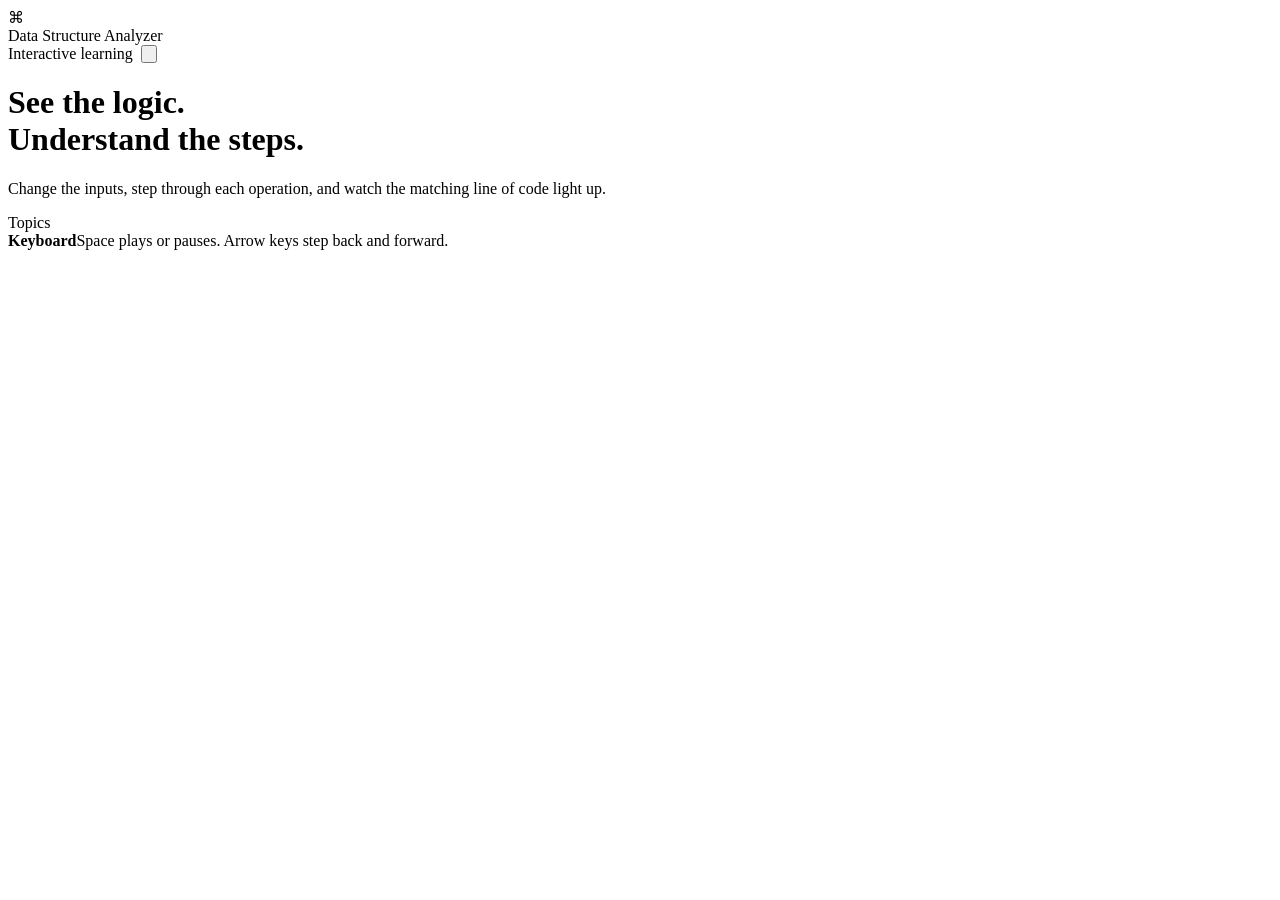
==== index.html @ e5994414 "Add project entry point" ====
<!doctype html>
<html lang="en" data-theme="dark">
<head>
<meta charset="utf-8">
<meta name="viewport" content="width=device-width, initial-scale=1, viewport-fit=cover">
<meta name="description" content="Interactive visualizer for sorting, comparing sorts,  binary and linear search, stacks, queues and linked lists."><meta name="theme-color" content="#5146d8"><link rel="icon" href="data:image/svg+xml,%3Csvg xmlns=%27http://www.w3.org/2000/svg%27 viewBox=%270 0 32 32%27%3E%3Crect width=%2732%27 height=%2732%27 rx=%278%27 fill=%27%235146d8%27/%3E%3C/svg%3E"><title>Data Structure Analyzer</title>
<link rel="preconnect" href="https://fonts.googleapis.com"><link rel="preconnect" href="https://fonts.gstatic.com" crossorigin>
<link href="https://fonts.googleapis.com/css2?family=Bricolage+Grotesque:wght@500;700;800&family=JetBrains+Mono:wght@500;700&display=swap" rel="stylesheet">
<link rel="stylesheet" href="style.css">
<script>try{document.documentElement.dataset.theme=localStorage.getItem("dsa-theme")||"dark"}catch(e){}</script>
<script src="app.js"></script>
</head>
<body>
<noscript><p style="padding:24px;font-family:sans-serif">Data Structure Analyzer needs JavaScript to run.</p></noscript>
<div id="app">
<header><a class="brand" href="#/" style="color:inherit;text-decoration:none"><div class="logo">⌘</div><span>Data Structure <span style="color:var(--accent)">Analyzer</span></span></a><div style="display:flex;gap:8px"><span class="pill hide">Interactive learning</span><button class="pill themebtn" id="theme" type="button" aria-label="Switch between dark and light theme"></button></div></header>
<main>
<div class="hero"><h1>See the logic.<br>Understand the steps.</h1><p class="intro">Change the inputs, step through each operation, and watch the matching line of code light up.</p></div>
<div class="layout">
<aside class="sidebar"><div class="side-label">Topics</div>
<nav id="nav" aria-label="Topics"></nav>
<div class="sidebar-note"><strong>Keyboard</strong>Space plays or pauses. Arrow keys step back and forward.</div></aside>
<section class="workspace" id="viz" hidden><nav class="crumb" id="crumb"></nav>
<div class="panel">
<div class="panel-head"><div><h2 id="module-title">Bubble sort</h2><div class="sub" id="module-sub"></div></div><span class="pill" id="complexity-pill"></span></div>
<div id="sort-controls"><div class="controls"><div class="field" style="flex:2"><label for="array-input">Values (comma-separated, up to 18)</label><input id="array-input" value="8, 3, 6, 2, 9, 1, 5"></div><button class="btn" id="randomize">Shuffle</button><button class="btn primary" id="load-array">Load values</button></div></div>
<div id="search-controls" hidden><div class="controls"><div class="field" style="flex:2"><label for="search-array">Values (comma-separated, up to 18)</label><input id="search-array" value="12, 7, 21, 4, 16, 9"></div><div class="field" style="max-width:130px"><label for="target-input">Target</label><input id="target-input" type="number" value="16"></div><button class="btn primary" id="run-search">Run search</button></div></div>
<div id="play" class="controls"><button class="btn primary" id="start-btn">▶ Play</button><button class="btn" id="prev-btn">← Back</button><button class="btn" id="next-btn">Next →</button><button class="btn" id="reset-btn">Reset</button><button class="btn" id="quiz-btn" hidden>Quiz: off</button><div class="field" style="max-width:140px;min-width:100px"><label for="speed">Speed</label><select id="speed"><option value="1000">Slow</option><option value="600" selected>Normal</option><option value="220">Fast</option></select></div></div>
<div id="ds-controls" hidden><div class="controls"><div class="field"><label for="ds-value">Value</label><input id="ds-value" type="number" value="42"></div><button class="btn" id="ds-head" hidden>Insert head</button><button class="btn primary" id="ds-add">Push</button><button class="btn" id="ds-remove">Pop</button><button class="btn" id="ds-reset">Clear</button></div></div>
<div class="visual-area"><div id="bars" class="bars" role="img" aria-label="Algorithm visualization"><div class="ptr" id="ptr">▼</div></div><div id="structure-view" hidden></div><div id="compare-view" hidden></div><div class="statusline"><span id="step-status"></span><span id="operation-status"></span></div><div class="prog" id="progbar"><i id="prog"></i></div></div>
<div class="metrics"><div class="metric"><span id="m1l"></span><strong id="m1">0</strong></div><div class="metric"><span id="m2l"></span><strong id="m2">0</strong></div><div class="metric"><span id="m3l"></span><strong id="m3">0</strong></div></div>
<div id="quiz" class="quiz" hidden></div>
<div id="toast" class="toast" role="status"></div>
</div>
<div class="bottom-grid"><div class="panel"><div class="panel-head"><div><h2>Pseudocode</h2><div class="sub">The current line is highlighted</div></div></div><div class="codebox"><pre id="pseudocode"></pre></div></div>
<div class="panel"><div class="panel-head"><div><h2>What's happening</h2><div class="sub">In plain language</div></div></div><div class="explain" id="explanation"></div><div class="callout" id="complexity-note"></div></div></div>
</section>
<section class="workspace" id="page" hidden></section></div>
</main></div>

</body>
</html>
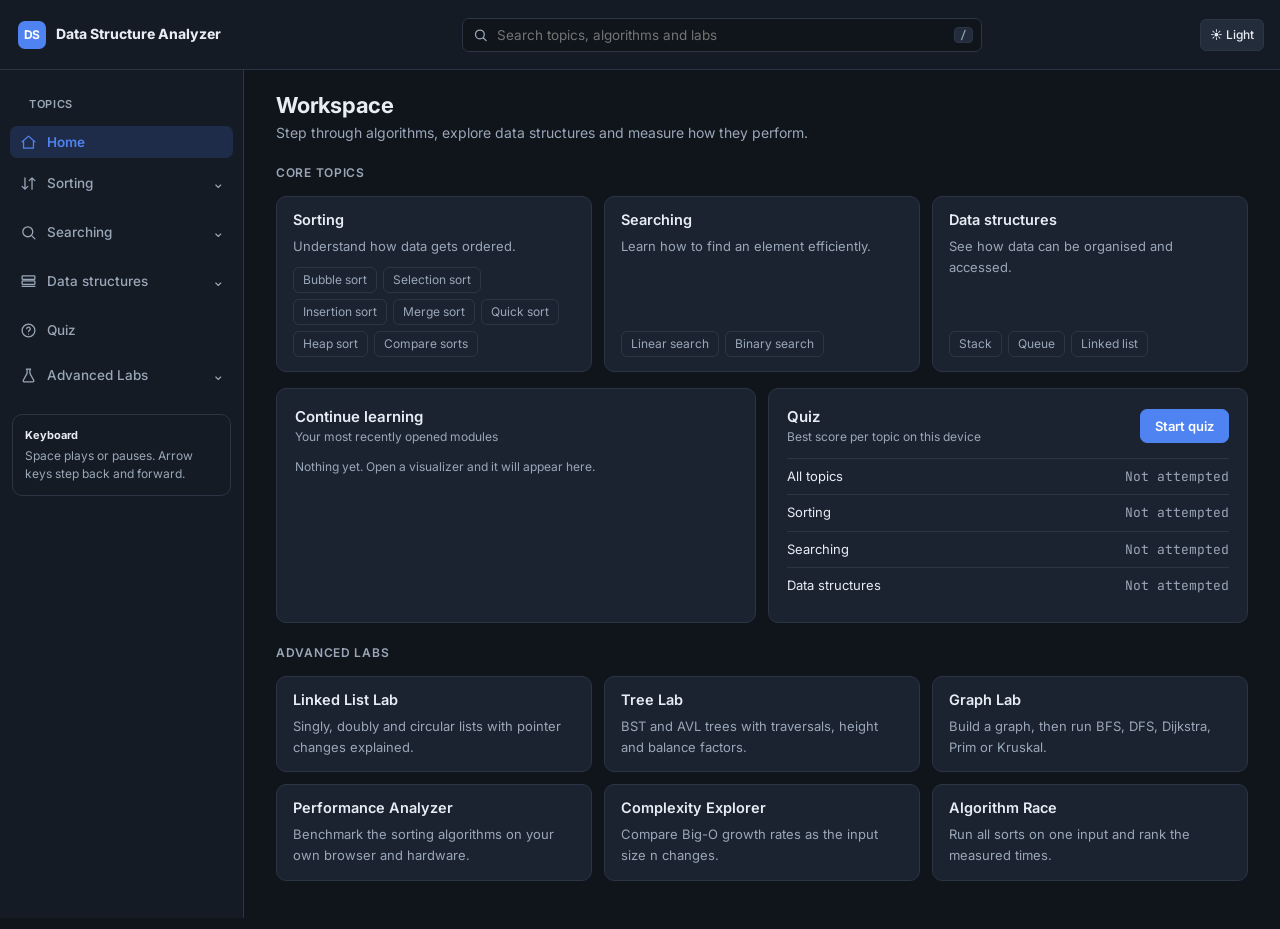
==== commit 6f143f13: "Add files via upload" ====
--- a/index.html
+++ b/index.html
@@ -1,21 +1,21 @@
 <!doctype html>
 <html lang="en" data-theme="dark">
 <head>
-<meta charset="utf-8">
+<meta charset="utf-8"><script>try{document.documentElement.dataset.theme=localStorage.getItem("dsa-theme")||"dark"}catch(e){}</script>
 <meta name="viewport" content="width=device-width, initial-scale=1, viewport-fit=cover">
-<meta name="description" content="Interactive visualizer for sorting, comparing sorts,  binary and linear search, stacks, queues and linked lists."><meta name="theme-color" content="#5146d8"><link rel="icon" href="data:image/svg+xml,%3Csvg xmlns=%27http://www.w3.org/2000/svg%27 viewBox=%270 0 32 32%27%3E%3Crect width=%2732%27 height=%2732%27 rx=%278%27 fill=%27%235146d8%27/%3E%3C/svg%3E"><title>Data Structure Analyzer</title>
+<meta name="description" content="An interactive data structure and algorithm workbench with step-by-step visualization, complexity exploration and performance benchmarking."><meta name="theme-color" content="#10141B"><link rel="icon" href="data:image/svg+xml,%3Csvg xmlns=%27http://www.w3.org/2000/svg%27 viewBox=%270 0 32 32%27%3E%3Crect width=%2732%27 height=%2732%27 rx=%278%27 fill=%27%235146d8%27/%3E%3C/svg%3E"><title>Data Structure Analyzer</title>
 <link rel="preconnect" href="https://fonts.googleapis.com"><link rel="preconnect" href="https://fonts.gstatic.com" crossorigin>
-<link href="https://fonts.googleapis.com/css2?family=Bricolage+Grotesque:wght@500;700;800&family=JetBrains+Mono:wght@500;700&display=swap" rel="stylesheet">
-<link rel="stylesheet" href="style.css">
-<script>try{document.documentElement.dataset.theme=localStorage.getItem("dsa-theme")||"dark"}catch(e){}</script>
-<script src="app.js"></script>
+<link href="https://fonts.googleapis.com/css2?family=Inter:wght@400;500;600;700;800&family=JetBrains+Mono:wght@400;500;700&display=swap" rel="stylesheet">
+<link rel="stylesheet" href="styles.css">
+<link rel="stylesheet" href="advanced.css">
+<link rel="stylesheet" href="theme.css">
 </head>
 <body>
 <noscript><p style="padding:24px;font-family:sans-serif">Data Structure Analyzer needs JavaScript to run.</p></noscript>
 <div id="app">
-<header><a class="brand" href="#/" style="color:inherit;text-decoration:none"><div class="logo">⌘</div><span>Data Structure <span style="color:var(--accent)">Analyzer</span></span></a><div style="display:flex;gap:8px"><span class="pill hide">Interactive learning</span><button class="pill themebtn" id="theme" type="button" aria-label="Switch between dark and light theme"></button></div></header>
+<header class="topbar"><a class="brand" href="#/" style="color:inherit;text-decoration:none"><div class="logo">DS</div><span class="brand-copy">Data Structure Analyzer</span></a><div class="gsearch"><svg width="15" height="15" viewBox="0 0 24 24" fill="none" stroke="currentColor" stroke-width="2" stroke-linecap="round"><circle cx="11" cy="11" r="7"/><path d="M21 21l-4.3-4.3"/></svg><input id="gsearch" type="search" placeholder="Search topics, algorithms and labs" autocomplete="off" aria-label="Search topics"><kbd>/</kbd><div id="gresults" class="gresults" hidden></div></div><div class="topbar-right"><button class="pill themebtn" id="theme" type="button" aria-label="Switch between dark and light theme"></button></div></header>
 <main>
-<div class="hero"><h1>See the logic.<br>Understand the steps.</h1><p class="intro">Change the inputs, step through each operation, and watch the matching line of code light up.</p></div>
+<div class="hero"><div class="eyebrow"><span></span> DATA STRUCTURES · ALGORITHMS · PERFORMANCE</div><h1>Understand what happens<br><em>inside the algorithm.</em></h1><p class="intro">Explore data structures, execute algorithms step by step, and measure how they perform.</p></div>
 <div class="layout">
 <aside class="sidebar"><div class="side-label">Topics</div>
 <nav id="nav" aria-label="Topics"></nav>
@@ -32,11 +32,17 @@
 <div id="quiz" class="quiz" hidden></div>
 <div id="toast" class="toast" role="status"></div>
 </div>
+<div class="tabs" id="viztabs" role="tablist" aria-label="Algorithm views" hidden><button type="button" role="tab" data-tab="visualize" class="on" aria-selected="true">Visualize</button><button type="button" role="tab" data-tab="java" aria-selected="false">Java Code</button><button type="button" role="tab" data-tab="explain" aria-selected="false">Explanation</button><button type="button" role="tab" data-tab="complexity" aria-selected="false">Complexity Analysis</button></div>
+<div class="panel" id="tab-java" hidden></div><div class="panel" id="tab-explain" hidden></div><div class="panel" id="tab-complexity" hidden></div>
 <div class="bottom-grid"><div class="panel"><div class="panel-head"><div><h2>Pseudocode</h2><div class="sub">The current line is highlighted</div></div></div><div class="codebox"><pre id="pseudocode"></pre></div></div>
 <div class="panel"><div class="panel-head"><div><h2>What's happening</h2><div class="sub">In plain language</div></div></div><div class="explain" id="explanation"></div><div class="callout" id="complexity-note"></div></div></div>
 </section>
 <section class="workspace" id="page" hidden></section></div>
 </main></div>
-
+<script src="script.js"></script>
+<script src="advanced.js"></script>
+<script src="javacode.js"></script>
+<script src="java.js"></script>
+<script src="shell.js"></script>
 </body>
-</html>+</html>
--- a/styles.css
+++ b/styles.css
@@ -0,0 +1,215 @@
+:root{--mono:'JetBrains Mono',ui-monospace,monospace;color-scheme:light;--grad:linear-gradient(135deg,#7a70ff,#5146d8);--bg:#f3f5fb;--panel:#fff;--panel2:#eef2fa;--text:#161f35;--muted:#62708a;--border:#dbe2ee;--accent:#4f46e5;--accent2:#e8e6ff;--green:#0f8a63;--amber:#b9770f;--red:#d9485f;--shadow:0 12px 34px rgba(28,39,75,.06);--codebg:#f7f8fc;--codefg:#3e4b68;--t:.4s;--head:'Bricolage Grotesque',ui-sans-serif,system-ui,sans-serif}
+:root[data-theme="dark"]{color-scheme:dark;--bg:#080c18;--panel:#111a2e;--panel2:#18233c;--text:#eef2ff;--muted:#93a3c3;--border:#273450;--accent:#a29cff;--accent2:#2a2956;--green:#5de0b2;--amber:#ffca75;--red:#ff8193;--shadow:0 12px 34px rgba(0,0,0,.28);--codebg:#0a1020;--codefg:#c6d2ef}
+*{box-sizing:border-box}:root{padding-top:env(safe-area-inset-top,0px);padding-bottom:env(safe-area-inset-bottom,0px)}[hidden]{display:none!important}
+body{margin:0;background:var(--bg);color:var(--text);font:15px/1.55 ui-sans-serif,system-ui,-apple-system,"Segoe UI",sans-serif;overflow-x:hidden}
+body::before,body::after{content:"";position:fixed;z-index:0;width:520px;height:520px;border-radius:50%;filter:blur(90px);opacity:.24;pointer-events:none;animation:drift 18s ease-in-out infinite alternate}
+body::before{background:#6a5cff;top:-180px;left:-120px}body::after{background:#16c79a;bottom:-220px;right:-140px;animation-delay:-9s;opacity:.15}
+#app{position:relative;z-index:1}
+header{display:flex;justify-content:space-between;align-items:center;gap:16px;padding:14px clamp(16px,4vw,52px);border-bottom:1px solid var(--border);background:color-mix(in srgb,var(--panel) 80%,transparent);backdrop-filter:blur(14px);position:sticky;top:env(safe-area-inset-top,0px);z-index:20}
+.brand{display:flex;align-items:center;gap:11px;font:800 20px var(--head);letter-spacing:-.03em}
+.logo{width:36px;height:36px;display:grid;place-items:center;border-radius:11px;color:#fff;background:var(--grad);box-shadow:0 6px 18px rgba(90,80,230,.35);animation:float 4s ease-in-out infinite}
+.pill{padding:5px 11px;border:1px solid var(--border);border-radius:999px;font-size:12px;color:var(--muted);background:var(--panel2);white-space:nowrap}
+main{max-width:1360px;margin:auto;padding:34px clamp(16px,3vw,40px) 50px}
+h1{margin:0 0 10px;font:800 clamp(30px,4.6vw,52px)/1.05 var(--head);letter-spacing:-.045em;background:linear-gradient(100deg,var(--text) 30%,var(--accent) 65%,var(--green) 95%);-webkit-background-clip:text;background-clip:text;color:transparent}
+.intro{color:var(--muted);margin:0 0 28px;max-width:640px}
+.hero{animation:rise .7s cubic-bezier(.2,.8,.2,1) both}
+.layout{display:grid;grid-template-columns:230px minmax(0,1fr);gap:20px;align-items:start}
+.sidebar,.panel{background:var(--panel);border:1px solid var(--border);border-radius:18px;box-shadow:var(--shadow)}
+.sidebar{padding:12px;position:sticky;top:78px}
+.side-label{color:var(--muted);font-size:12px;font-weight:700;margin:6px 8px 8px}
+.navbtn{position:relative;display:flex;align-items:center;gap:10px;width:100%;border:0;background:transparent;color:var(--text);padding:10px 11px;border-radius:12px;cursor:pointer;text-align:left;font:inherit;margin-bottom:3px;transition:background .2s,transform .2s,color .2s}
+.navbtn:hover{background:var(--panel2);transform:translateX(3px)}
+.navicon{display:grid;place-items:center;width:30px;height:30px;border-radius:9px;background:var(--panel2);color:var(--muted);transition:all .25s}
+.navbtn.active{background:var(--accent2);color:var(--accent);font-weight:700}
+.navbtn.active .navicon{background:var(--accent);color:var(--bg);transform:rotate(-8deg) scale(1.08)}
+.sidebar-note{margin:14px 4px 3px;padding:12px;border-radius:12px;background:var(--panel2);color:var(--muted);font-size:12px}
+.sidebar-note strong{display:block;color:var(--text);margin-bottom:3px}
+.workspace{display:grid;gap:18px;min-width:0}
+.panel{padding:20px;min-width:0;animation:rise .6s cubic-bezier(.2,.8,.2,1) .12s both}
+.panel-head{display:flex;justify-content:space-between;align-items:start;gap:14px;margin-bottom:16px}
+h2{font:700 20px var(--head);letter-spacing:-.02em;margin:0 0 2px}
+.sub{color:var(--muted);font-size:13px}
+.controls{display:flex;gap:9px;flex-wrap:wrap;align-items:end;margin-top:12px}.controls:first-child{margin-top:0}
+.field{display:flex;flex-direction:column;gap:5px;min-width:110px;flex:1}
+label{font-size:12px;font-weight:700;color:var(--muted)}
+input,select{width:100%;padding:10px 11px;background:var(--bg);border:1px solid var(--border);border-radius:10px;color:var(--text);font:inherit;outline:none;transition:border-color .18s,box-shadow .18s}
+input:focus,select:focus{border-color:var(--accent);box-shadow:0 0 0 3px color-mix(in srgb,var(--accent) 22%,transparent)}
+.btn{border:1px solid var(--border);background:var(--panel2);color:var(--text);padding:10px 15px;border-radius:10px;cursor:pointer;font-weight:700;font-size:14px;font-family:inherit;transition:transform .15s,box-shadow .2s,filter .2s}
+.btn:hover:not(:disabled){transform:translateY(-2px);box-shadow:0 8px 18px rgba(60,55,150,.18)}
+.btn:active:not(:disabled){transform:scale(.96)}
+.btn:focus-visible,.navbtn:focus-visible{outline:2px solid var(--accent);outline-offset:2px}
+.btn.primary{color:#fff;border-color:transparent;background:var(--grad)}
+.btn:disabled{opacity:.4;cursor:not-allowed}
+.visual-area{position:relative;margin-top:18px;overflow:hidden;background:var(--bg) radial-gradient(color-mix(in srgb,var(--accent) 16%,transparent) .8px,transparent .8px) 0 0/16px 16px;border:1px solid var(--border);border-radius:16px;padding:16px 16px 0}
+.bars{position:relative;height:230px;margin:0 auto;max-width:900px}
+.bar-wrap{position:absolute;bottom:0;height:100%;padding:0 clamp(2px,.5vw,6px);display:flex;flex-direction:column;justify-content:flex-end;align-items:center;gap:6px;transition:left var(--t) cubic-bezier(.5,0,.2,1),width var(--t);animation:barIn .5s cubic-bezier(.2,.8,.2,1) both;animation-delay:var(--d,0s)}
+.bar{width:100%;max-width:64px;min-height:22px;border-radius:9px 9px 3px 3px;background:linear-gradient(180deg,#8f87ff,#5a50e6);display:flex;justify-content:center;padding-top:6px;color:#fff;font:700 12px 'JetBrains Mono',monospace;box-shadow:0 6px 14px rgba(70,60,200,.25),inset 0 1px 0 rgba(255,255,255,.35);transition:height var(--t) cubic-bezier(.3,.8,.3,1),background .25s,transform .3s,filter .3s,box-shadow .3s}
+.bar.cmp{background:linear-gradient(180deg,#ffd27f,#d88b22);transform:translateY(-8px) scaleX(1.06);box-shadow:0 12px 20px rgba(216,139,34,.35)}
+.bar.swap{background:linear-gradient(180deg,#ff95a5,#d9485f);animation:hop .5s ease;box-shadow:0 12px 20px rgba(217,72,95,.35)}
+.bar.sorted,.bar.hit{background:linear-gradient(180deg,#6fe6bd,#14845f);box-shadow:0 6px 16px rgba(20,132,95,.3)}
+.bar.hit{animation:glow 1s ease-in-out 2;transform:translateY(-8px)}
+.bar.dim{filter:grayscale(.85) brightness(.9);opacity:.5}
+.wave .bar{animation:wave .6s ease both;animation-delay:var(--w)}
+.index{color:var(--muted);font:500 11px 'JetBrains Mono',monospace;height:16px}
+.ptr{position:absolute;top:-4px;left:0;width:0;display:flex;justify-content:center;color:var(--green);font-size:24px;line-height:1;opacity:0;transition:left var(--t) cubic-bezier(.5,0,.2,1),opacity .3s;z-index:3;filter:drop-shadow(0 3px 6px color-mix(in srgb,var(--green) 40%,transparent))}
+.ptr.on{opacity:1;animation:bob .7s ease-in-out infinite alternate}
+.statusline{display:flex;justify-content:space-between;gap:12px;padding:12px 2px;color:var(--muted);font-size:12px}
+.prog{height:6px;cursor:pointer;margin:0 -16px;background:var(--border)}.prog i{display:block;height:100%;width:0;background:linear-gradient(90deg,var(--accent),var(--green));transition:width .35s ease}
+.metrics{display:grid;grid-template-columns:repeat(3,1fr);gap:10px;margin-top:14px}
+.metric{border:1px solid var(--border);border-radius:13px;padding:12px 14px;background:var(--panel2);}
+.metric span{display:block;color:var(--muted);font-size:12px}
+.metric strong{font:800 24px var(--head);font-variant-numeric:tabular-nums;display:inline-block}
+.metric strong.bump{animation:bump .35s ease}
+.bottom-grid{display:grid;grid-template-columns:1.1fr .9fr;gap:18px}
+.codebox{background:var(--codebg);border:1px solid var(--border);border-radius:12px;padding:12px 8px;overflow:auto}
+.codebox pre{margin:0;font:500 12.5px/1.9 'JetBrains Mono',ui-monospace,monospace;color:var(--codefg)}
+.cl{display:block;padding:0 10px;border-left:3px solid transparent;border-radius:0 6px 6px 0;white-space:pre;transition:background .25s,border-color .25s,color .25s}
+.cl.on{color:var(--amber);font-weight:700;background:color-mix(in srgb,var(--amber) 14%,transparent);border-left-color:var(--amber)}
+.explain{color:var(--muted);font-size:14px}.explain strong{color:var(--text)}
+#explanation{min-height:44px}#explanation.swapin{animation:rise .3s ease both}
+.callout{padding:12px 14px;border-left:3px solid var(--accent);background:var(--panel2);border-radius:0 10px 10px 0;margin-top:14px;font-size:13px;color:var(--muted)}
+.callout strong{color:var(--text)}
+.stage{min-height:260px;display:flex;justify-content:center;align-items:center;gap:30px;flex-wrap:wrap;padding-bottom:18px}
+.stack-col{display:flex;flex-direction:column-reverse;align-items:center;gap:6px;min-width:150px;padding:10px 14px;border:2px solid var(--border);border-top:0;border-radius:0 0 14px 14px;min-height:60px}
+.item{display:grid;place-items:center;width:120px;height:38px;border:1px solid color-mix(in srgb,var(--accent) 55%,transparent);background:var(--accent2);color:var(--accent);border-radius:9px;font:700 14px 'JetBrains Mono',monospace;box-shadow:0 5px 12px rgba(70,60,200,.12);transition:transform .2s}
+.item:hover{transform:scale(1.05)}
+.item.enter{animation:push .45s cubic-bezier(.2,.9,.3,1.2) both}
+.item.leave{animation:pop .3s ease-in forwards}
+.q-track{display:flex;align-items:center;justify-content:center;gap:12px;flex-wrap:wrap;min-height:60px}
+.q-track .item{width:56px;height:56px;position:relative}
+.q-track .item:not(:last-child)::after{content:"→";position:absolute;right:-12px;top:50%;transform:translate(50%,-50%);color:var(--muted);font-size:12px}
+.q-track .item.enter{animation-name:slideIn}.q-track .item.leave{animation-name:slideOut}
+.marks{display:flex;justify-content:space-between;margin-top:10px;color:var(--muted);font-size:12px}
+.tag{color:var(--muted);font-size:12px;text-align:center;margin:6px 0}
+.empty{border:1px dashed var(--border);border-radius:10px;padding:14px;color:var(--muted);font-size:13px}
+.toast{color:var(--muted);font-size:13px;min-height:20px;margin-top:12px}
+.toast:not(:empty){padding:9px 12px;border-radius:9px;background:var(--panel2);animation:rise .25s ease both}
+.lane{background:var(--panel);border:1px solid var(--border);border-radius:12px;padding:10px 12px 6px;margin-bottom:10px;transition:border-color .3s}.lane.fin{border-color:var(--green)}
+.lane-h{display:flex;justify-content:space-between;gap:8px;font-size:13px;color:var(--muted)}.lane-h b{color:var(--text)}
+.mini{height:96px;margin-top:6px}.mini .bar{min-height:14px;font-size:9px;padding-top:3px}.mini .index{display:none}
+.quiz{margin-top:14px;padding:14px;border:1px solid var(--accent);border-radius:13px;background:var(--accent2);animation:rise .3s both}.quiz b{display:block;margin-bottom:10px}.quiz .controls{margin:0}
+.ll{margin-right:34px;gap:34px}.ll .item{width:60px}.ll .item:not(:last-child)::after{right:-17px}.ll .item:last-child::after{content:"→ null";position:absolute;right:-17px;top:50%;transform:translate(100%,-50%);color:var(--muted);font-size:12px}
+.ll .item:first-child::before{content:"head";position:absolute;top:-24px;color:var(--accent);font:700 12px var(--head)}
+.crumb{font-size:13px;color:var(--muted)}.crumb a{color:var(--accent);text-decoration:none}.crumb a:hover{text-decoration:underline}
+.grp{border:1px solid var(--border);border-radius:14px;margin-bottom:8px;transition:border-color .25s,box-shadow .3s,background .25s}
+.grp.open{border-color:color-mix(in srgb,var(--accent) 55%,var(--border))}
+.grp.cur{border-color:var(--accent);background:var(--accent2);box-shadow:0 0 0 3px color-mix(in srgb,var(--accent) 16%,transparent),0 0 26px color-mix(in srgb,var(--accent) 24%,transparent)}
+.grp-h{display:flex;align-items:center}
+.grp-t{flex:1;display:flex;align-items:center;gap:10px;padding:9px 6px 9px 9px;color:var(--text);text-decoration:none;font-weight:700}
+.grp-t:hover .navicon{background:var(--accent);color:var(--bg)}
+.chev{border:0;background:transparent;color:var(--muted);width:42px;height:42px;cursor:pointer;font-size:18px;transition:transform .3s,color .2s}.grp.open .chev{transform:rotate(180deg);color:var(--accent)}
+.sub-wrap{display:grid;grid-template-rows:0fr;transition:grid-template-rows .3s ease}.grp.open .sub-wrap{grid-template-rows:1fr}
+.sub-list{overflow:hidden;margin-left:24px;border-left:2px dotted var(--border);padding:0 6px 0 8px;transition:visibility .3s}.grp:not(.open) .sub-list{visibility:hidden}.grp.open .sub-list{padding-bottom:8px}
+.sub-list .navbtn{text-decoration:none;font-size:14px;padding:7px 9px;margin:2px 0;gap:9px}
+.sub-list .navbtn::before{content:"";width:6px;height:6px;border-radius:50%;background:var(--muted);flex:none;transition:background .2s,transform .2s}.sub-list .navbtn.active::before{background:var(--accent);transform:scale(1.6)}
+.cards{display:grid;grid-template-columns:repeat(auto-fit,minmax(230px,1fr));gap:14px;margin-top:14px}
+.card{display:flex;flex-direction:column;gap:8px;padding:18px;border:1px solid var(--border);border-radius:16px;background:var(--panel2);color:var(--text);text-decoration:none;transition:transform .25s,border-color .25s,box-shadow .25s;animation:rise .5s both}
+.card:nth-child(2){animation-delay:.08s}.card:nth-child(3){animation-delay:.16s}.card:nth-child(4){animation-delay:.24s}
+a.card:hover{transform:translateY(-5px);border-color:var(--accent);box-shadow:0 14px 30px color-mix(in srgb,var(--accent) 22%,transparent)}
+.card b{font:700 18px var(--head)}.card p{margin:0;color:var(--muted);font-size:14px;flex:1}.card .pill{align-self:flex-start}
+.card .go{color:var(--accent);font-size:13px;font-weight:700;transition:transform .2s}a.card:hover .go{transform:translateX(4px)}
+.two{display:grid;grid-template-columns:1fr 1fr;gap:12px;margin-top:14px}@media(max-width:700px){.two{grid-template-columns:1fr}}
+.lead{font-size:16px;color:var(--muted);max-width:720px;margin:6px 0 0}.big{font:800 clamp(26px,3.5vw,36px) var(--head);letter-spacing:-.03em;margin:0}
+.tbl{overflow-x:auto}table{width:100%;border-collapse:collapse;font-size:14px}th,td{text-align:left;padding:10px 12px;border-bottom:1px solid var(--border);white-space:nowrap}th{color:var(--muted);font-size:12px}td:first-child{font-weight:700}
+.themebtn{cursor:pointer;color:var(--text);font:inherit;transition:transform .2s,border-color .2s}.themebtn:hover{transform:rotate(12deg);border-color:var(--accent)}
+.view-in{animation:viewIn .38s cubic-bezier(.2,.8,.2,1) both}@keyframes viewIn{from{opacity:0;transform:translateY(12px)}}
+.qzp .panel{animation:none}.chip.on{border-color:var(--accent);background:var(--accent2);color:var(--accent)}
+.opt{display:block;width:100%;text-align:left;margin-top:10px;font-weight:600}.opt:disabled{opacity:1;cursor:default}.opt.right{border-color:var(--green);background:color-mix(in srgb,var(--green) 16%,transparent)}.opt.wrong{border-color:var(--red);background:color-mix(in srgb,var(--red) 14%,transparent)}
+.qprog{height:6px;border-radius:6px;background:var(--border);overflow:hidden}.qprog i{display:block;height:100%;background:var(--grad);transition:width .4s}
+.score{font:800 64px var(--head);letter-spacing:-.04em;background:var(--grad);-webkit-background-clip:text;background-clip:text;color:transparent;animation:rise .5s both}
+footer{text-align:center;color:var(--muted);font-size:12px;padding:28px 15px 0}
+@keyframes rise{from{opacity:0;transform:translateY(14px)}to{opacity:1;transform:none}}
+@keyframes barIn{from{opacity:0;transform:translateY(24px) scaleY(.6);transform-origin:bottom}to{opacity:1;transform:none}}
+@keyframes hop{50%{transform:translateY(-22px) scale(1.08)}}
+@keyframes wave{40%{transform:translateY(-14px)}}
+@keyframes glow{50%{box-shadow:0 0 0 8px color-mix(in srgb,var(--green) 28%,transparent)}}
+@keyframes bob{to{transform:translateY(6px)}}
+@keyframes bump{50%{transform:scale(1.35);color:var(--accent)}}
+@keyframes push{from{opacity:0;transform:translateY(-70px) scale(.8)}to{opacity:1;transform:none}}
+@keyframes pop{to{opacity:0;transform:translateY(-70px) scale(.8)}}
+@keyframes slideIn{from{opacity:0;transform:translateX(60px) scale(.8)}to{opacity:1;transform:none}}
+@keyframes slideOut{to{opacity:0;transform:translateX(-60px) scale(.8)}}
+@keyframes drift{to{transform:translate(120px,80px) scale(1.2)}}
+@keyframes sheen{to{background-position:100% 0}}
+@keyframes float{50%{transform:translateY(-3px)}}
+@media(prefers-reduced-motion:reduce){*,*::before, *::after{animation-duration:.01ms!important;animation-iteration-count:1!important;transition-duration:.01ms!important}}
+@media(max-width:900px){.layout{grid-template-columns:1fr}.sidebar{position:static}.bottom-grid{grid-template-columns:1fr}}
+@media(max-width:560px){.pill.hide{display:none}.panel{padding:15px}.panel-head{display:block}.bars{height:190px}.metric strong{font-size:19px}.metrics{gap:6px}.metric{padding:9px}.bar{font-size:10px}}
+
+
+/* Interaction polish: visible movement direction, clearer hierarchy and keyboard focus */
+:focus-visible{outline:3px solid color-mix(in srgb,var(--accent) 75%,white);outline-offset:3px}
+.btn,.card,.navbtn,.grp-t,.themebtn{transition:transform .18s ease,background .2s ease,border-color .2s ease,box-shadow .2s ease}
+.btn:not(:disabled):hover{transform:translateY(-2px);box-shadow:0 8px 22px color-mix(in srgb,var(--accent) 18%,transparent)}
+.card:hover{transform:translateY(-4px);border-color:var(--accent);box-shadow:var(--shadow)}
+.panel{backdrop-filter:blur(12px)}
+.hero h1{letter-spacing:-.055em}
+.hero .intro{max-width:620px}
+.panel-head h2{letter-spacing:-.025em}
+.visual-area{overflow:hidden}
+.bar-wrap{will-change:left}
+.move-arrow{position:absolute;top:5px;z-index:5;transform:translateX(-50%);color:var(--amber);font:800 30px/1 'JetBrains Mono',monospace;text-shadow:0 3px 12px color-mix(in srgb,var(--amber) 45%,transparent);pointer-events:none;opacity:0}
+.move-arrow.run{animation:directionalMove .62s cubic-bezier(.2,.8,.2,1) both}
+@keyframes directionalMove{0%{opacity:0;translate:0 9px;scale:.65}20%{opacity:1}65%{opacity:1;translate:0 -5px;scale:1.18}100%{opacity:0;translate:0 -15px;scale:.9}}
+.bar-wrap .bar{will-change:height,transform}
+.metrics .metric{transition:border-color .2s ease,transform .2s ease}
+.metrics .metric:hover{transform:translateY(-2px);border-color:var(--accent)}
+.toast{min-height:1.5em}
+@media(max-width:720px){
+ .hero{padding-top:30px}
+ .bars{height:190px}
+ .controls{gap:8px}
+ .controls .field{min-width:100%;flex:1 1 100%}
+ .controls .btn{flex:1 1 auto}
+ .panel{padding:16px}
+}
+@media(prefers-reduced-motion:reduce){
+ *,*::before,*::after{animation-duration:.01ms!important;animation-iteration-count:1!important;scroll-behavior:auto!important;transition-duration:.01ms!important}
+}
+
+/* ===== Data Structure Analyzer: Algorithm Workbench visual system ===== */
+:root{
+ --bg:#0d121b;--panel:#141c28;--panel2:#1a2635;--text:#e8eef7;--muted:#91a0b4;
+ --border:#293749;--accent:#4c91ff;--accent2:#172f50;--green:#32c6a1;--amber:#f3b85c;--red:#f07883;
+ --shadow:0 16px 42px rgba(0,0,0,.22);--codebg:#0b111a;--codefg:#c9d6e7;--grad:linear-gradient(135deg,#3478f6,#2766d5);
+ --head:Inter,ui-sans-serif,system-ui,sans-serif;--t:.32s;
+}
+:root[data-theme="light"]{
+ color-scheme:light;--bg:#f3f6fa;--panel:#fff;--panel2:#edf2f8;--text:#182334;--muted:#63748a;
+ --border:#dce4ed;--accent:#286fe5;--accent2:#e7f0ff;--green:#0b9c7b;--amber:#b7791f;--red:#d34d62;
+ --shadow:0 12px 32px rgba(28,48,76,.07);--codebg:#f5f8fc;--codefg:#304158;--grad:linear-gradient(135deg,#3478f6,#2766d5);
+}
+body{font-family:Inter,ui-sans-serif,system-ui,-apple-system,"Segoe UI",sans-serif;background:var(--bg)}
+body::before,body::after{display:none}
+header.topbar{height:70px;padding:0 clamp(18px,4vw,58px);background:var(--panel);border-bottom:1px solid var(--border);backdrop-filter:none}
+.brand{gap:12px;font-family:Inter,sans-serif;font-size:16px;letter-spacing:-.02em}
+.logo{width:38px;height:38px;border-radius:10px;background:#3478f6;box-shadow:none;font:800 13px 'JetBrains Mono',monospace;letter-spacing:-.08em;animation:none}
+.brand-copy{display:flex;flex-direction:column;line-height:1.15;font-weight:750}.brand-copy>span{display:inline;color:var(--accent)}.brand-copy small{margin-top:5px;font:700 9px 'JetBrains Mono',monospace;letter-spacing:.15em;color:var(--muted)}
+.topbar-right{display:flex;align-items:center;gap:14px}.system-status{display:flex;align-items:center;gap:8px;color:var(--muted);font-size:12px}.system-status i{width:7px;height:7px;border-radius:50%;background:var(--green);box-shadow:0 0 0 4px color-mix(in srgb,var(--green) 13%,transparent)}
+.themebtn{border-radius:9px;padding:8px 12px;background:var(--panel2)}
+main{max-width:1540px;padding:30px clamp(16px,3.2vw,48px) 60px}
+.hero{padding:14px 0 24px;animation:none}.eyebrow,.section-kicker{display:flex;align-items:center;gap:9px;color:var(--accent);font:700 10px 'JetBrains Mono',monospace;letter-spacing:.14em}.eyebrow>span{width:7px;height:7px;border-radius:50%;background:var(--green)}
+.hero h1{margin:13px 0 10px;font:750 clamp(32px,4.2vw,48px)/1.08 Inter,sans-serif;letter-spacing:-.055em;background:none;color:var(--text)}.hero h1 em{font-style:normal;color:var(--accent)}.hero .intro{max-width:700px;margin:0;color:var(--muted);font-size:14px}
+.layout{grid-template-columns:246px minmax(0,1fr);gap:22px}
+.sidebar{padding:12px;background:var(--panel);border:1px solid var(--border);border-radius:12px;box-shadow:none;top:88px}
+.side-label{padding:9px 9px 7px;margin:0;color:#718198;font:700 10px 'JetBrains Mono',monospace;letter-spacing:.13em;text-transform:uppercase}
+.grp{border:0;border-radius:9px;margin:3px 0;background:transparent}.grp.open{border-color:transparent}.grp.cur{border:0;background:transparent;box-shadow:none}
+.grp-h{min-height:42px}.grp-t{gap:11px;padding:7px 9px;font-size:13px;font-weight:650;border-radius:8px}.grp-t:hover{background:var(--panel2)}.navicon{width:29px;height:29px;border-radius:8px;background:var(--panel2);color:var(--muted);font-size:15px}.grp.cur>.grp-h .grp-t{color:var(--accent);background:var(--accent2)}.grp.cur>.grp-h .navicon{background:var(--accent);color:white}
+.chev{width:32px;height:34px;font-size:15px}.sub-wrap{transition:grid-template-rows .22s ease}.sub-list{margin:2px 0 2px 22px;padding-left:8px;border-left:1px solid var(--border)}.grp.open .sub-list{padding-bottom:5px}.sub-list .navbtn{font-size:12px;padding:7px 9px;color:var(--muted);border-radius:7px}.sub-list .navbtn:hover{background:var(--panel2);color:var(--text);transform:none}.sub-list .navbtn.active{background:var(--accent2);color:var(--accent)}.sub-list .navbtn::before{width:5px;height:5px}
+.sidebar-note{border:1px solid var(--border);background:var(--panel2);border-radius:9px;margin:18px 3px 3px;padding:12px;font-size:11px}.sidebar-note strong{font-size:11px}
+.panel{border-radius:12px;box-shadow:none;background:var(--panel);border-color:var(--border);backdrop-filter:none;padding:21px}.panel-head{align-items:center}.panel-head h2,h2{font-family:Inter,sans-serif;font-weight:700;letter-spacing:-.035em}.sub{font-size:12px}
+.btn{border-radius:8px;background:var(--panel2);border-color:var(--border);padding:9px 13px;font-size:12px;font-weight:650}.btn:hover:not(:disabled){transform:translateY(-1px);box-shadow:none;border-color:var(--accent)}.btn.primary{background:var(--accent);border-color:var(--accent);color:#fff}.btn.primary:hover:not(:disabled){filter:brightness(1.08)}
+input,select{border-radius:8px;background:var(--bg);border-color:var(--border);font-size:13px;padding:10px 11px}label{font:700 10px 'JetBrains Mono',monospace;letter-spacing:.04em;text-transform:uppercase}
+.visual-area{border-radius:10px;background:var(--bg);border-color:var(--border);padding:16px 16px 0}.bars{height:250px}.bar{border-radius:5px 5px 2px 2px;background:linear-gradient(180deg,#67a6ff,#3478f6);box-shadow:none}.bar.cmp{background:linear-gradient(180deg,#ffd27f,#d99a36);box-shadow:none}.bar.swap{background:linear-gradient(180deg,#ff9aa4,#dc586b);box-shadow:none}.bar.sorted,.bar.hit{background:linear-gradient(180deg,#54d7b2,#159c7b);box-shadow:none}.ptr{color:var(--amber)}
+.metrics{gap:9px}.metric{border-radius:9px;background:var(--panel2);padding:12px 14px}.metric strong{font:750 23px Inter,sans-serif}.metric span{font-size:11px}
+.bottom-grid{gap:14px}.codebox{border-radius:9px;background:var(--codebg)}.codebox pre{font-size:12px;line-height:2}.cl.on{border-left-color:var(--accent);color:var(--accent);background:color-mix(in srgb,var(--accent) 11%,transparent)}.callout{border-left-color:var(--accent);border-radius:0 8px 8px 0;background:var(--panel2)}
+.cards{gap:12px}.card{border-radius:10px;background:var(--panel2);padding:17px;border-color:var(--border);box-shadow:none}.card b{font:700 15px Inter,sans-serif}.card p{font-size:12px;line-height:1.6}.card:hover{transform:translateY(-2px);box-shadow:none}
+.crumb{font-size:12px;margin-bottom:2px}.grp.cur .grp-t:hover{background:var(--accent2)}
+/* Home dashboard */
+.dashboard-intro{display:flex;align-items:flex-end;justify-content:space-between;gap:24px;padding:12px 2px 24px}.dashboard-title{font:750 clamp(26px,3vw,36px)/1.1 Inter,sans-serif;letter-spacing:-.05em;margin:10px 0 8px}.dashboard-title span{color:var(--accent)}.dashboard-intro .lead{max-width:720px;font-size:13px;line-height:1.7}.dashboard-cta{white-space:nowrap;text-decoration:none;display:inline-flex;align-items:center;gap:16px}
+.dashboard-grid{display:grid;grid-template-columns:repeat(4,minmax(0,1fr));gap:13px}.dashboard-card{position:relative;display:flex;min-height:205px;flex-direction:column;gap:11px;padding:17px;border:1px solid var(--border);border-radius:11px;background:var(--panel);color:var(--text);text-decoration:none;overflow:hidden;transition:border-color .2s,transform .2s,background .2s}.dashboard-card:hover{transform:translateY(-3px);border-color:var(--accent);background:color-mix(in srgb,var(--panel) 90%,var(--accent) 10%)}.dashboard-card.featured{grid-column:span 2;min-height:230px;background:linear-gradient(135deg,color-mix(in srgb,var(--panel) 94%,var(--accent) 6%),var(--panel));}.dash-card-top{display:flex;align-items:center;justify-content:space-between}.dash-icon{display:grid;place-items:center;width:34px;height:34px;border-radius:9px;background:var(--accent2);color:var(--accent);font-size:20px}.dash-tag{font:700 9px 'JetBrains Mono',monospace;letter-spacing:.12em;color:var(--muted)}.dashboard-card h3{font:700 16px Inter,sans-serif;margin:4px 0 0;letter-spacing:-.025em}.dashboard-card p{margin:0;color:var(--muted);font-size:12px;line-height:1.65;max-width:360px}.dash-foot{display:flex;align-items:center;justify-content:space-between;gap:10px;margin-top:auto;padding-top:12px;border-top:1px solid var(--border);font-size:10px;color:var(--muted)}.dash-foot b{color:var(--accent);font-size:10px}.mini-bars{position:absolute;right:24px;bottom:48px;display:flex;align-items:flex-end;gap:6px;height:78px;opacity:.72}.mini-bars i{display:block;width:13px;height:var(--h);border-radius:3px 3px 0 0;background:linear-gradient(180deg,#70adff,#3478f6)}.dashboard-card.featured p{max-width:300px}.dashboard-card.featured .dash-foot{max-width:58%}.dashboard-bottom{display:grid;grid-template-columns:1.5fr 1fr;gap:13px;margin-top:14px}.workflow-panel h3,.keyboard-panel h3{font:700 15px Inter,sans-serif;margin:9px 0 16px}.workflow-steps{display:grid;grid-template-columns:repeat(3,1fr);gap:14px}.workflow-steps>div{display:flex;flex-direction:column;gap:6px}.workflow-steps b{color:var(--accent);font:700 11px 'JetBrains Mono',monospace}.workflow-steps strong{font-size:12px}.workflow-steps span,.keyboard-panel p{color:var(--muted);font-size:11px;line-height:1.6}.shortcut{display:flex;align-items:center;justify-content:space-between;padding:8px 0;border-bottom:1px solid var(--border);font-size:11px;color:var(--muted)}kbd{padding:3px 8px;border:1px solid var(--border);border-radius:5px;background:var(--panel2);color:var(--text);font:11px 'JetBrains Mono',monospace}
+/* Advanced labs inherit the same workbench surface system. */
+.adv-stage{border-radius:10px;background:var(--bg)}.adv-status{border-radius:8px;background:var(--accent2)}.adv-chart{border-radius:9px;background:var(--panel2)}.tree-node,.graph-node{box-shadow:none}.ll-node{box-shadow:none;border-radius:8px}
+@media(max-width:1120px){.dashboard-grid{grid-template-columns:repeat(2,minmax(0,1fr))}}
+@media(max-width:900px){.layout{grid-template-columns:1fr}.sidebar{position:static}.dashboard-bottom{grid-template-columns:1fr}.dashboard-intro{align-items:flex-start;flex-direction:column}.dashboard-cta{align-self:flex-start}}
+@media(max-width:600px){header.topbar{height:62px;padding:0 15px}.system-status{display:none}main{padding:20px 13px 40px}.hero{padding-top:8px}.hero h1{font-size:34px}.layout{gap:13px}.sidebar{padding:9px}.dashboard-grid{grid-template-columns:1fr}.dashboard-card.featured{grid-column:span 1}.dashboard-card.featured .dash-foot{max-width:100%}.mini-bars{opacity:.3}.workflow-steps{grid-template-columns:1fr}.dashboard-bottom{gap:10px}.panel{padding:15px}.bottom-grid{grid-template-columns:1fr}.controls .field{min-width:100%;flex:1 1 100%}.controls .btn{flex:1 1 auto}}
--- a/advanced.css
+++ b/advanced.css
@@ -0,0 +1,8 @@
+.adv-head{margin-top:12px}.adv-stage{position:relative;min-height:190px;margin:18px 0;padding:22px;border:1px solid var(--border);border-radius:15px;background:var(--panel2);overflow:auto}.adv-empty{display:grid;place-content:center;min-height:145px;text-align:center;color:var(--muted);font-weight:700;line-height:1.8}.adv-empty small{font-weight:400}.adv-status{padding:12px 14px;border-radius:10px;background:var(--accent2);color:var(--text);font-size:14px;min-height:44px}.ll-visual{display:flex;align-items:center;justify-content:center;gap:8px;min-width:max-content;padding:38px 18px 25px}.ll-node{position:relative;display:grid;grid-template-rows:42px 26px;min-width:74px;border:1px solid var(--border);border-radius:10px;background:var(--panel);text-align:center;box-shadow:var(--shadow);animation:rise .3s both;animation-delay:var(--delay)}.ll-node.active{border-color:var(--accent);box-shadow:0 0 0 3px var(--accent2)}.ll-value{display:grid;place-items:center;font:800 18px var(--head);color:var(--accent)}.ll-pointer{border-top:1px solid var(--border);font:11px var(--mono);color:var(--muted);padding-top:5px}.ll-node small{position:absolute;top:-23px;left:0;right:0;color:var(--accent);font-size:11px}.ll-arrow{font-size:25px;color:var(--accent);animation:float 1s infinite alternate}.ll-null,.ll-loop{color:var(--muted);font:700 12px var(--mono);padding:8px}.ll-visual.doubly .ll-node{min-width:86px}.ll-visual.doubly .ll-pointer{font-size:9px}.ll-loop{color:var(--accent)}.tree-stage{height:420px;overflow:hidden}.tree-edges{position:absolute;inset:0;width:100%;height:100%;overflow:visible}.tree-edges line{stroke:var(--muted);stroke-width:.45;vector-effect:non-scaling-stroke}.tree-nodes{position:absolute;inset:0}.tree-node{position:absolute;transform:translate(-50%,-50%);width:42px;height:42px;border-radius:50%;display:grid;place-items:center;background:var(--panel);border:2px solid var(--accent);font-weight:800;box-shadow:var(--shadow);animation:rise .25s both}.tree-node.active{background:var(--accent);color:white;box-shadow:0 0 0 7px var(--accent2)}.graph-stage{height:420px;overflow:hidden}.graph-svg{position:absolute;inset:0;width:100%;height:100%}.graph-svg line{stroke:var(--muted);stroke-width:.7;vector-effect:non-scaling-stroke}.graph-svg line.path{stroke:var(--green);stroke-width:1.5}.graph-svg text{font:3px sans-serif;fill:var(--text);paint-order:stroke;stroke:var(--panel2);stroke-width:.8px}.graph-node{position:absolute;transform:translate(-50%,-50%);width:42px;height:42px;display:grid;place-items:center;border-radius:50%;background:var(--panel);border:2px solid var(--accent);font-weight:800;box-shadow:var(--shadow)}.graph-node.active{background:var(--green);border-color:var(--green);color:#06251b}.adv-chart{display:block;width:100%;height:auto;max-height:440px;margin:20px 0;border:1px solid var(--border);border-radius:12px;background:var(--panel2)}.check{display:flex;align-items:center;gap:7px;color:var(--muted);font-size:13px}.check input{accent-color:var(--accent)}@media(max-width:650px){.adv-stage{padding:12px}.tree-stage,.graph-stage{height:310px}.ll-visual{justify-content:flex-start}.adv-head .panel-head{display:block}.adv-chart{min-height:220px}}
+.tree-node{width:48px;height:48px;font-size:13px;cursor:help}
+
+.tree-stage{height:auto!important;min-height:310px;overflow:auto!important}.tree-canvas{position:relative;margin:0 auto}
+.graph-stage{overflow:auto!important;display:grid;place-items:center}.graph-canvas{position:relative}.graph-svg{position:absolute;left:0;top:0;width:auto!important;height:auto!important;inset:auto}
+.graph-svg line{stroke-width:2!important}.graph-svg line.path{stroke:var(--green);stroke-width:3.5!important}
+.edge-w{position:absolute;transform:translate(-50%,-50%);padding:1px 7px;border-radius:9px;background:var(--panel2);border:1px solid var(--border);font:700 12px var(--head);color:var(--text);pointer-events:none}
+.graph-canvas .graph-node{z-index:2}
--- a/theme.css
+++ b/theme.css
@@ -0,0 +1,77 @@
+/* Workbench theme: graphite surfaces, one cobalt accent, thin borders, no decoration. Loaded last. */
+:root{--head:Inter,ui-sans-serif,system-ui,-apple-system,"Segoe UI",sans-serif;--bar-h:52px;--side-w:244px;color-scheme:light;
+--bg:#F5F7FA;--sidebar:#FBFCFD;--panel:#FFFFFF;--panel2:#EEF2F7;--text:#172033;--muted:#68758A;--border:#E2E7EF;--accent:#365FD6;--accent2:#E8EEFC;--grad:#365FD6;--green:#14825F;--amber:#A8690B;--red:#C8434F;--shadow:none;--codebg:#F5F7FA;--codefg:#2B3A55}
+:root{--tk-k:#365FD6;--tk-t:#0F766E;--tk-s:#A8690B;--tk-n:#C2410C;--tk-c:#8A97AB}:root[data-theme="dark"]{--tk-k:#7FA6FF;--tk-t:#4FD1C5;--tk-s:#E0A33A;--tk-n:#F08C6B;--tk-c:#7F8EA3;color-scheme:dark;--bg:#10141B;--sidebar:#151B24;--panel:#1B2330;--panel2:#222C3A;--text:#E8EDF5;--muted:#9AA7B8;--border:#2B3544;--accent:#4F83F1;--accent2:#1E2C49;--green:#3FB68B;--amber:#E0A33A;--red:#E5646E;--codebg:#141A23;--codefg:#C9D4E5}
+body{font:14px/1.5 var(--head);background:var(--bg)}body::before,body::after{display:none}
+.topbar{display:grid!important;grid-template-columns:var(--side-w) minmax(0,1fr) auto;align-items:center;gap:0;height:var(--bar-h);padding:0 16px 0 0!important;background:var(--sidebar)!important;backdrop-filter:none!important;border-bottom:1px solid var(--border)}
+.brand{gap:10px;padding-left:18px;font:700 14px var(--head)!important;letter-spacing:0!important}.logo{width:28px!important;height:28px!important;border-radius:7px!important;background:var(--accent)!important;box-shadow:none!important;animation:none!important;font:700 12px var(--head);color:#fff}
+.system-status,.eyebrow,.hero,.brand-copy small{display:none!important}
+.gsearch{position:relative;max-width:520px;width:100%;margin:0 auto}.gsearch svg{position:absolute;left:11px;top:50%;transform:translateY(-50%);color:var(--muted);pointer-events:none}
+.gsearch input{height:34px;padding:0 38px 0 34px!important;border-radius:7px;background:var(--bg);font-size:13px}.gsearch kbd{position:absolute;right:9px;top:50%;transform:translateY(-50%);font:500 11px var(--mono);color:var(--muted);border:1px solid var(--border);border-radius:4px;padding:0 5px}
+.gresults{position:absolute;top:40px;left:0;right:0;background:var(--panel);border:1px solid var(--border);border-radius:8px;padding:4px;z-index:50;box-shadow:0 12px 30px rgba(0,0,0,.25)}
+.gresults a{display:flex;justify-content:space-between;gap:10px;padding:8px 10px;border-radius:6px;color:var(--text);text-decoration:none;font-size:13px}.gresults a small{color:var(--muted)}.gresults a.on,.gresults a:hover{background:var(--accent2)}.gresults p{margin:0;padding:10px;color:var(--muted);font-size:13px}
+.themebtn{border-radius:7px!important;height:32px;padding:0 12px!important;background:var(--panel)!important;font-size:12px;font-weight:600}.themebtn:hover{transform:none!important;border-color:var(--accent)}
+main{max-width:none!important;padding:0!important}.layout{grid-template-columns:var(--side-w) minmax(0,1fr)!important;gap:0!important}
+.sidebar{position:sticky!important;top:var(--bar-h)!important;height:calc(100vh - var(--bar-h));overflow:auto;border:0!important;border-right:1px solid var(--border)!important;border-radius:0!important;background:var(--sidebar)!important;padding:14px 10px!important;box-shadow:none!important}
+.side-label{font:600 11px var(--head)!important;letter-spacing:.06em;text-transform:uppercase;color:var(--muted);margin:4px 10px 8px!important}
+.homelink,.grp-t,.navbtn{display:flex;align-items:center;gap:10px;border-radius:7px!important;font:500 13.5px var(--head)!important;color:var(--muted)!important;text-decoration:none;padding:7px 9px!important;transform:none!important;transition:background .15s,color .15s}
+.homelink{margin-bottom:4px}.homelink:hover,.grp-t:hover,.navbtn:hover{background:var(--panel2)!important;color:var(--text)!important}
+.homelink.cur,.grp.cur>.grp-h .grp-t{background:var(--accent2)!important;color:var(--accent)!important;font-weight:600!important}
+.grp{border:0!important;background:transparent!important;box-shadow:none!important;margin-bottom:2px!important}.grp-t{flex:1}
+.navicon{width:18px!important;height:18px!important;background:none!important;color:inherit!important;border-radius:0!important;transform:none!important;display:grid;place-items:center}.navicon svg{width:17px;height:17px;stroke:currentColor;fill:none;stroke-width:1.8;stroke-linecap:round;stroke-linejoin:round}
+.chev{width:30px!important;height:30px!important;font-size:15px!important}
+.sub-list{margin-left:18px!important;padding-left:8px!important;border-left:1px solid var(--border)!important}.sub-list .navbtn{font-size:13px!important;padding:5px 9px!important}
+.sub-list .navbtn::before{display:none}.sub-list .navbtn.active{background:var(--accent2)!important;color:var(--accent)!important;font-weight:600!important}
+.sidebar-note{background:none!important;border:1px solid var(--border);border-radius:8px!important;font-size:12px;margin:14px 2px 0!important}
+.workspace{padding:22px 32px 48px!important;gap:16px!important;max-width:1280px;width:100%}
+.panel,.card,.metric,.lane,.visual-area,.quiz,.adv-stage,.sidebar-note{border-radius:10px!important;box-shadow:none!important;background:var(--panel);border:1px solid var(--border)}
+.panel{padding:18px!important;animation:none!important}.panel-head{margin-bottom:12px!important}
+h2{font:600 15px var(--head)!important;letter-spacing:0!important}.big{font:700 22px var(--head)!important;letter-spacing:-.01em!important}.sub,.lead{color:var(--muted)}.lead{font-size:14px!important}
+.crumb{font-size:12px}.crumb a{color:var(--muted)}.crumb b{color:var(--text);font-weight:600}
+.pill{border-radius:6px!important;background:var(--panel2)!important;font:500 12px var(--head)!important;padding:3px 9px!important}
+label{font:600 11.5px var(--head)!important;color:var(--muted)!important;letter-spacing:0!important}
+input,select{border-radius:7px!important;background:var(--bg)!important;padding:8px 10px!important;font-size:13.5px!important}
+.btn{border-radius:7px!important;padding:8px 14px!important;font:600 13px var(--head)!important;background:var(--panel2)!important}.btn:hover:not(:disabled){transform:none!important;box-shadow:none!important;border-color:var(--accent)}.btn:active:not(:disabled){transform:none}
+.btn.primary{background:var(--accent)!important;border-color:var(--accent)!important;color:#fff!important}.btn.primary:hover:not(:disabled){filter:brightness(1.1)}
+.visual-area{background:var(--bg)!important;padding:16px 16px 0!important}
+.bar{background:var(--accent)!important;border-radius:5px 5px 2px 2px!important;box-shadow:none!important}.bar.cmp{background:var(--amber)!important}.bar.swap{background:var(--red)!important}.bar.sorted,.bar.hit{background:var(--green)!important}.bar.dim{filter:none!important;opacity:.35}
+.bar.cmp{transform:translateY(-6px)!important}.ptr{filter:none!important;color:var(--accent)!important}
+.index,.statusline{font-family:var(--mono)}.prog{height:3px!important}.prog i,.qprog i{background:var(--accent)!important}
+.metrics{gap:10px!important}.metric{padding:10px 14px!important;background:var(--panel)!important}.metric strong{font:600 20px var(--mono)!important}.metric span{font-size:12px}
+.codebox{border-radius:8px!important;background:var(--codebg)!important}.codebox pre{font:500 12.5px/1.8 var(--mono)!important}.cl.on{background:var(--accent2)!important;border-left-color:var(--accent)!important;color:var(--text)!important}
+.callout,.adv-status{border-radius:8px!important;background:var(--panel2)!important;border-left:2px solid var(--accent)!important}
+.cards{gap:12px!important}.card{padding:14px 16px!important;background:var(--panel)!important;animation:none!important;transition:border-color .15s!important}a.card:hover{transform:none!important;box-shadow:none!important;border-color:var(--accent)!important}.card b{font:600 14.5px var(--head)!important}.card p{font-size:13px!important}
+.opt.right{border-color:var(--green)}.opt.wrong{border-color:var(--red)}.chip.on{background:var(--accent2)!important;border-color:var(--accent)!important;color:var(--accent)!important}.score{background:none!important;color:var(--accent)!important;-webkit-text-fill-color:currentColor!important;font:700 48px var(--head)!important}
+table{font-size:13px}th{font:600 11px var(--head);text-transform:uppercase;letter-spacing:.05em}td{font-variant-numeric:tabular-nums}
+.item,.ll-node,.tree-node,.graph-node{box-shadow:none!important}.item{border-radius:7px!important}
+.home-head h1{all:unset;display:block;font:700 22px var(--head);letter-spacing:-.01em}.home-head p{margin:4px 0 0;color:var(--muted);font-size:14px}
+.home-grid{display:grid;grid-template-columns:repeat(auto-fit,minmax(260px,1fr));gap:12px}.home-sec{margin:6px 0 0;font:600 12px var(--head);letter-spacing:.06em;text-transform:uppercase;color:var(--muted)}
+.chips{display:flex;flex-wrap:wrap;gap:6px;margin-top:2px}.chips a{font-size:12px;padding:3px 9px;border:1px solid var(--border);border-radius:6px;color:var(--muted);text-decoration:none}.chips a:hover{border-color:var(--accent);color:var(--text)}
+.row{display:flex;justify-content:space-between;gap:10px;padding:8px 0;border-top:1px solid var(--border);font-size:13px}.row:first-of-type{border-top:0}.row span:last-child{color:var(--muted);font-family:var(--mono)}
+@media(max-width:900px){.topbar{grid-template-columns:auto 1fr auto}.brand{padding-left:12px}.layout{grid-template-columns:1fr!important}.sidebar{position:static!important;height:auto;border-right:0!important;border-bottom:1px solid var(--border)!important}.workspace{padding:16px!important}.brand-copy{display:none}}
+
+.cx{margin-top:12px;border:1px solid var(--border);border-radius:8px;background:var(--bg);padding:10px}.cx-svg{display:block;width:100%;height:auto}
+.cx-grid line{stroke:var(--border);stroke-width:1}.cx-axis text{fill:var(--muted);font:11px var(--mono)}.cx-mark{stroke:var(--muted);stroke-dasharray:4 4;stroke-width:1}
+.cx-legend{display:flex;flex-wrap:wrap;gap:6px 16px;margin-top:12px;font-size:12.5px}.lg{display:inline-flex;align-items:center;gap:7px;font-family:var(--mono)}.lg i{width:12px;height:3px;border-radius:2px;display:inline-block}
+
+.tabs{display:flex;gap:2px;border-bottom:1px solid var(--border);overflow-x:auto}.tabs[hidden]{display:none}
+.tabs button{background:none;border:0;border-bottom:2px solid transparent;margin-bottom:-1px;padding:9px 14px;color:var(--muted);font:600 13px var(--head);cursor:pointer;white-space:nowrap}
+.tabs button:hover{color:var(--text)}.tabs button.on{color:var(--accent);border-bottom-color:var(--accent)}.tabs button:focus-visible{outline:2px solid var(--accent);outline-offset:-2px}
+.jwrap{display:grid;grid-template-columns:minmax(0,1.55fr) minmax(250px,1fr);gap:14px;align-items:start}@media(max-width:1000px){.jwrap{grid-template-columns:1fr}}
+.jcode{background:var(--codebg);border:1px solid var(--border);border-radius:8px;overflow:hidden}
+.jhead{display:flex;justify-content:space-between;align-items:center;gap:8px;flex-wrap:wrap;padding:8px 12px;border-bottom:1px solid var(--border);font:600 12.5px var(--mono);color:var(--muted)}.jbtns{display:flex;gap:6px}.jbtns .btn{padding:5px 10px!important;font-size:12px!important}
+.jbody{max-height:560px;overflow:auto;padding:8px 0}.jbody:focus-visible{outline:2px solid var(--accent);outline-offset:-2px}
+.jl{display:flex;font:500 12.5px/1.75 var(--mono);white-space:pre;border-left:3px solid transparent;color:var(--codefg)}.jl .ln{width:46px;flex:none;text-align:right;padding-right:14px;color:var(--muted);opacity:.65;user-select:none}.jl .lc{padding-right:16px}
+.jl.on{background:var(--accent2);border-left-color:var(--accent)}.jl.on .ln{color:var(--accent);opacity:1}
+.tk-k{color:var(--tk-k);font-weight:600}.tk-t{color:var(--tk-t)}.tk-s{color:var(--tk-s)}.tk-n{color:var(--tk-n)}.tk-c{color:var(--tk-c);font-style:italic}
+.jbox{border:1px solid var(--border);border-radius:8px;padding:12px 14px;margin-bottom:12px;background:var(--panel)}.jbox h3,.jh3{margin:0 0 8px;font:600 12px var(--head);letter-spacing:.05em;text-transform:uppercase;color:var(--muted)}.jbox p{margin:0 0 6px;font-size:13.5px}
+.jvars{display:flex;flex-wrap:wrap;gap:6px}.jv{display:inline-flex;gap:8px;padding:3px 9px;border:1px solid var(--border);border-radius:6px;background:var(--bg);font:500 12.5px var(--mono)}.jv b{color:var(--accent);font-weight:600}.jnote{font-size:12px}
+
+#viz.jtab .bars{height:150px}#viz.jtab .metrics,#viz.jtab .visual-area .statusline{display:none}#viz.jtab .jbody{max-height:430px}
+
+.jops{display:flex;flex-wrap:wrap;gap:6px}.jops .chip,.chip{font:600 12px var(--mono);padding:4px 10px;border:1px solid var(--border);border-radius:6px;background:var(--bg);color:var(--text);cursor:pointer}
+.jops .chip:hover{border-color:var(--accent)}.jops .chip.on{background:var(--accent2);border-color:var(--accent);color:var(--accent)}
+.jbtns select{height:28px;padding:0 8px!important;font-size:12px!important;border-radius:6px!important;max-width:200px}
+#lab-java{margin-top:16px}
+
+.jbtns .btn{white-space:nowrap}
